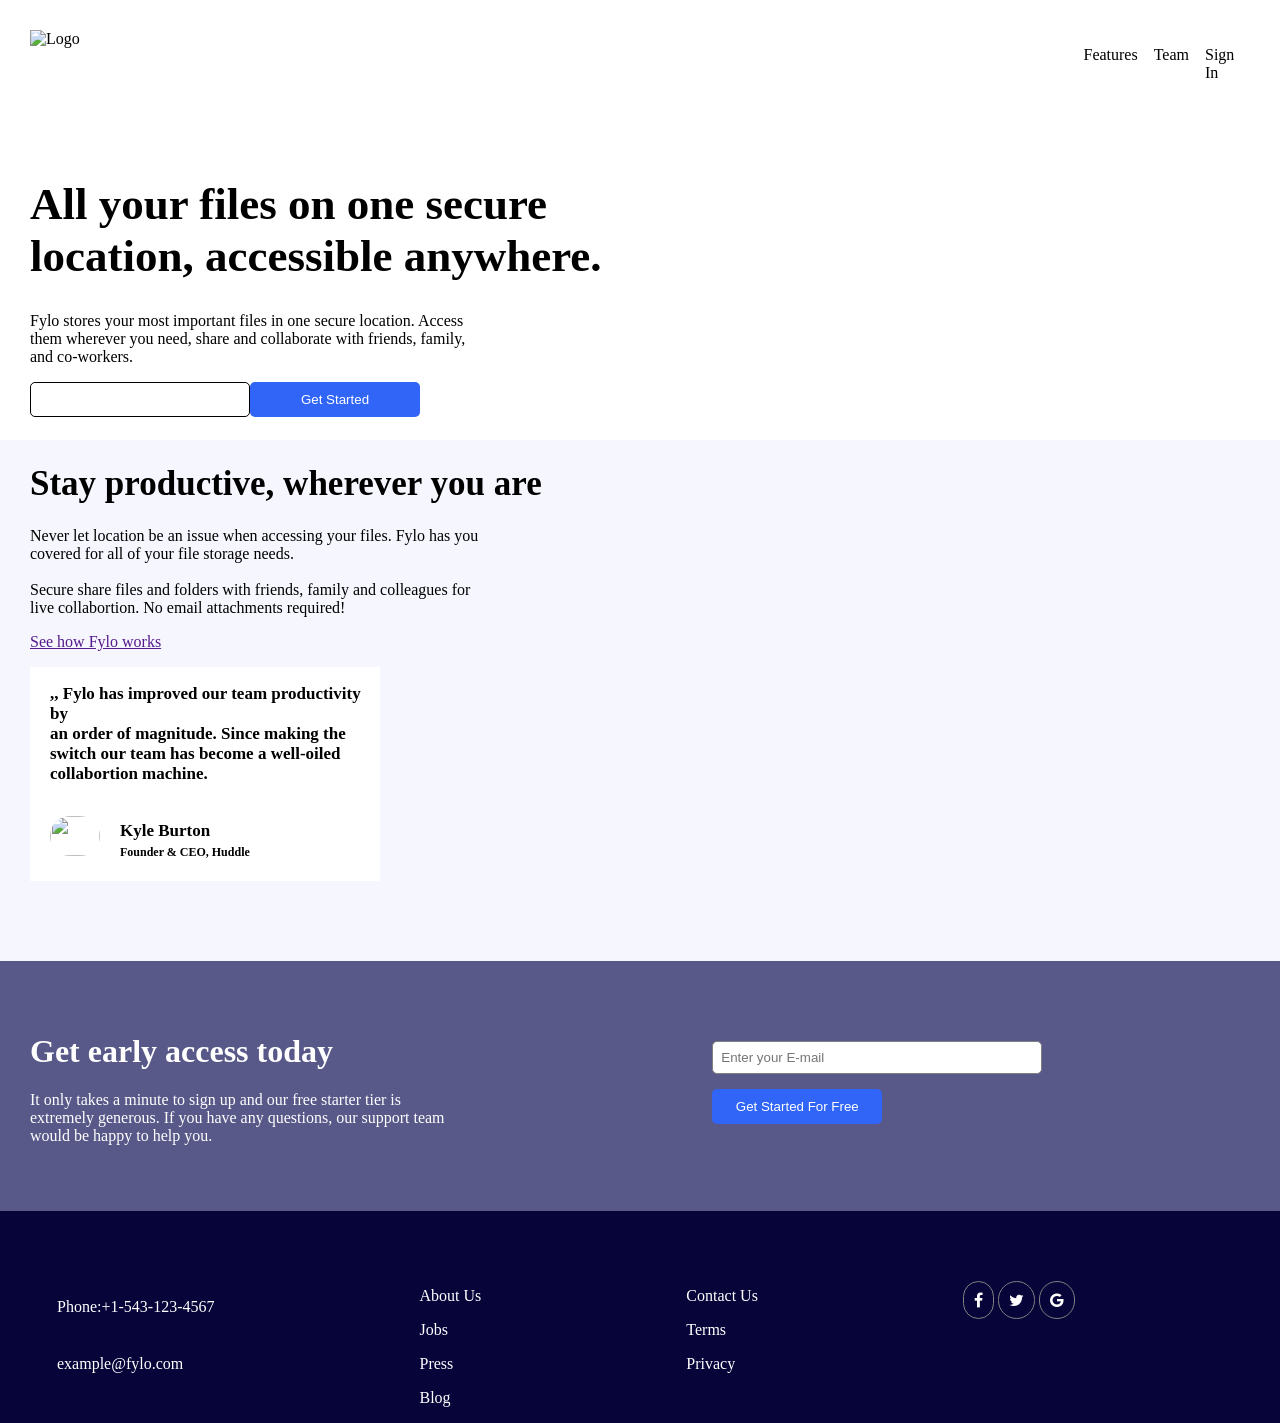
==== indexx.html @ 95e67983 "add all files" ====
<!DOCTYPE html>
<html lang="en">
<head>
    <meta charset="UTF-8">
    <meta http-equiv="X-UA-Compatible" content="IE=edge">
    <meta name="viewport" content="width=device-width, initial-scale=1.0">
    <link rel="stylesheet" href="style.css">
    <title>Fylo Second</title>
    <link rel="stylesheet" href="https://cdnjs.cloudflare.com/ajax/libs/font-awesome/4.7.0/css/font-awesome.min.css">
</head>
<body>
    <div class="container">
    <header>
        <img class="logo-img" src="file:///D:/fylo%20second/fylo-landing-page-with-two-column-layout-master/images/logo.svg" alt="Logo">
        <p class="parag">Features</p>
        <p class="parag">Team</p>
        <p class="parag">Sign In</p>
    </header>
    <main>
        <div class="first-div">
            <div>
        <h1 class="head1">All your files on one secure<br>location, accessible anywhere.</h1>
        <p class="parag1">Fylo stores your most important files in one secure location. Access<br>
           them wherever you need, share and collaborate with friends, family,<br>
            and co-workers.</p>
            <div class="next">
            <input class="input1" type="email" name="" id=""><div> <button class="button1">Get Started</button></div>
        </div>
        </div>
        
        <div>
            <img class="img-first" src="file:///D:/fylo%20second/fylo-landing-page-with-two-column-layout-master/images/illustration-1.svg" alt="">
        </div>
    </div>
</div>
    <img class="img-bg" src="file:///D:/fylo%20second/fylo-landing-page-with-two-column-layout-master/images/bg-curve-desktop.svg" alt="">
        <div class="sec-div">
            <div class="left-sec">
            <h1 class="head2">Stay productive, wherever you are</h1>
            <p>Never let location be an issue when accessing your files. Fylo has you<br>
               covered for all of your file storage needs.<br><br>
                Secure share files and folders with friends, family and colleagues for<br>
               live collabortion. No email attachments required!</p>

               <p><a href="">See how Fylo works </a></p>
            </div>
            <div>
               <img class="img-sec" src="file:///D:/fylo%20second/fylo-landing-page-with-two-column-layout-master/images/illustration-2.svg" alt=""></div>
               <div class="white-div"><p class="parag-pro">,, Fylo has improved our team productivity by<br>an order of magnitude. Since making the<br>
                    switch our team has become a well-oiled<br>collabortion machine.</p>
                    <div class="profile-text">
                <img class="img-profile" src="D:\fylo second\fylo-landing-page-with-two-column-layout-master\images/avatar-testimonial.jpg" alt=""><p class="parag-pro">Kyle Burton<br><span class="parag-pro2">Founder & CEO, Huddle</span></p>
            </div>
            </div>
                <div></div>
        </div>
    </main>
    <div class="third-div">
        <div>
        <h1 class="header-third">Get early access today</h1>
        <p class="parag-third">It only takes a minute to sign up and our free starter tier is<br>
            extremely generous. If you have any questions, our support team<br>
           would be happy to help you.</p>
        </div>
           <div>
            <input class="input-sec" type="email" name="" placeholder="Enter your E-mail" id=""><br>
                <button class="btn-sec">Get Started For Free</button>
            </div>
    </div>
    <footer>
        <div> 
            <img class="logo-footer" src="file:///D:/fylo%20second/fylo-landing-page-with-two-column-layout-master/images/logo.svg" alt=""><br>
            <div class="footer-img1">
            <img class="phone-img" src="file:///D:/fylo%20second/fylo-landing-page-with-two-column-layout-master/images/icon-phone.svg" alt=""><p class="parag-footer">Phone:+1-543-123-4567</p></div>
            <div class="footer-img2">
            <img class="email-img" src="file:///D:/fylo%20second/fylo-landing-page-with-two-column-layout-master/images/icon-email.svg" alt=""><p class="parag-footer">example@fylo.com</p>
        </div>
        </div>
        </div>
        <div class="about">
            <p class="parag-footer">About Us</p>
            <p class="parag-footer">Jobs</p>
            <p class="parag-footer">Press</p>
            <p class="parag-footer">Blog</p>
        </div>
        <div class="about">
            <p class="parag-footer">Contact Us</p>
            <p class="parag-footer">Terms</p>
            <p class="parag-footer">Privacy</p>
        </div>
        <div class="social">
            <a href="#" class="fa fa-facebook"></a>
            <a href="#" class="fa fa-twitter"></a>
            <a href="#" class="fa fa-google"></a>
        </div>
    </footer>

</body>
</html>
---- style.css ----
* {
    box-sizing: border-box;
}

body {
    margin: 0;
}


.container {
    margin-left: 30px;
    margin-right: 30px;
    margin-top: 30px;
    margin-bottom: 30px;
}

header {
    display: flex;

}

.logo-img {
    width: 70px;
    height: 40px;
    margin-right: 990px;
}

.parag {
    margin-left: 8px;
    margin-right: 8px;
}

.first-div {
    display: grid;
    grid-template-columns: auto auto;
    margin-top: 50px;
}


.img-first {
    width: 510px;
}

.head1{
    font-size: 45px;
}

.head2{
    font-size: 35px;

}

.button1 {
     background-color: hsl(224, 93%, 58%);
     color: white;
     border: none;
     border-radius: 5px;
     padding: 10px;
     width: 170px;
}

.input1 {
    padding: 8px;
    width: 220px;
    border-radius: 5px;
    border: 1px solid black;

}

.img-bg {
    width: 100%;
    margin: auto;
}

.sec-div {
    background-color: hsl(240, 75%, 98%);
    margin-top: -25px;
    display: grid;
    grid-template-columns: auto auto;
}

.img-sec {
    width: 510px;


}

.left-sec {
    margin-left: 30px;
    margin-right: 50px;
}

.white-div {
    margin-left: 30px;
    background-color: white;
    width: 350px;
    margin-bottom: 80px;
}

.img-profile {
    width: 50px;
    height: 40px;
    border-radius: 20px;
    margin-left: 20px;
    margin-top: 12px;

}

.next {
    display: flex;
}


.parag-pro {
    margin-left: 20px;
    margin-bottom: 20px;
    font-size: 17px;
    font-weight: bolder;
}

.parag-pro2 {
    font-size: 12px;
}

.profile-text {
    display: flex;
}

.third-div {
    background-color: hsl(238, 22%, 44%);
    display: grid;
    grid-template-columns: auto auto;
    padding-top: 50px;
    padding-bottom: 50px;
}

.header-third {
    color: white;
    margin-left: 30px;
}

.parag-third {
    color: white;
    margin-left: 30px;
}

.input-sec {
    padding: 8px;
    width: 330px;
    border-radius: 5px;
    border: 1px solid gray;
    margin-top: 30px;
    margin-left: 30px;
}

.btn-sec {
    background-color: hsl(224, 93%, 58%);
     color: white;
     border: none;
     border-radius: 5px;
     padding: 10px;
     width: 170px;
     margin-left: 30px;
     margin-top: 15px;
}

footer {
    background-color: hsl(243, 87%, 12%);
    display: grid;
    grid-template-columns: auto auto auto auto;
}

.logo-footer {
    width: 120px;
    margin-left: 30px;
    margin-top: 60px;
}
.footer-img1 {
    display: flex;
    margin-top: 7px;
}
.footer-img2 {
    display: flex;
    margin-top: 7px;
}
.parag-footer {
    color: white;
}

.email-img {
    width: 12px;
    height: 35px;
    margin-left: 30px;
    margin-right: 15px;
    margin-top: 15px;

}
.phone-img {
    width: 12px;
    height: 35px;
    margin-left: 30px;
    margin-top: 15px;
    margin-right: 15px;
}

.about {
    margin-top: 60px;
}

.social {
    margin-top: 70px;
}



.fa-facebook {
    color: white;
    padding: 10px;
    text-decoration: none;
    border: 1px solid gray;
    border-radius: 25px;

  }
  
  .fa-twitter {
    border: 1px solid gray;
    border-radius: 25px;
    color: white;
    padding: 10px;
    text-decoration: none;

  }
  
  .fa-google {
    color: white;
    border: 1px solid gray;
    border-radius: 25px;
    padding: 10px;
    text-decoration: none;
  }



  @media (max-width: 700px) {
    .logo-img {
        margin-right: 150px;
    }
    .first-div {
        display: grid;
        grid-template-columns: auto;
        text-align: center;
        align-items: center;
    }
    .img-first {
        width: 310px;
    }
    .next {
        margin-left: 100px;
        display: grid;
    }
    .button1 {
        margin-right: 100px;
        width: 215px;
        margin-top: 15px;
        margin-bottom: 65px;

    }
    .sec-div {
        display: grid;
        grid-template-columns: auto;
        text-align: center;
        align-items: center;
    }



    .img-sec {
        width: 310px;
        margin-top: 60px;
        margin-bottom: 60px;

    }
    .white-div {
        margin-left: 70px;
    }
    .third-div {
        display: grid;
        grid-template-columns: auto;
        text-align: center;
    }
    .btn-sec {
        width: 300px;
    }
    footer {
        display: grid;
        grid-template-columns: auto;
    }
    .about {
        margin-left: 40px;
    }
    .social {
        margin-left: 40px;
    }
  }
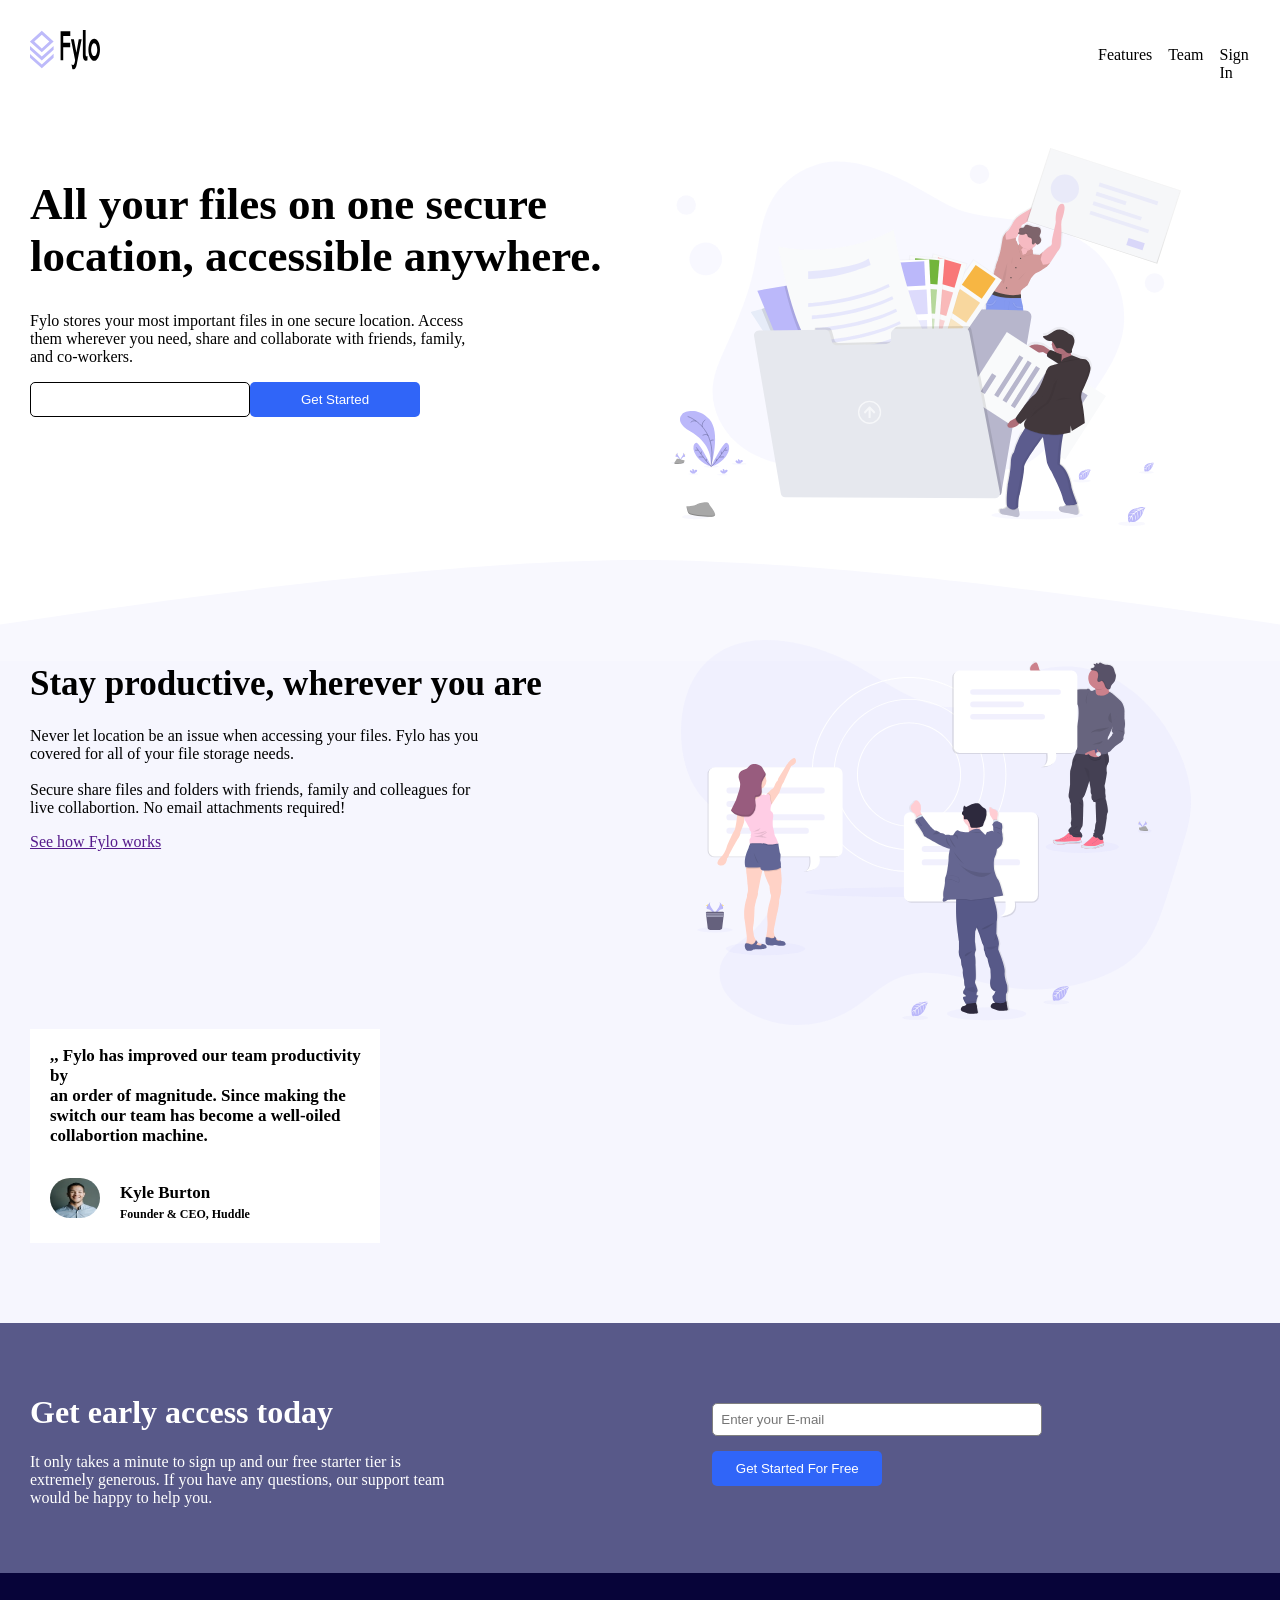
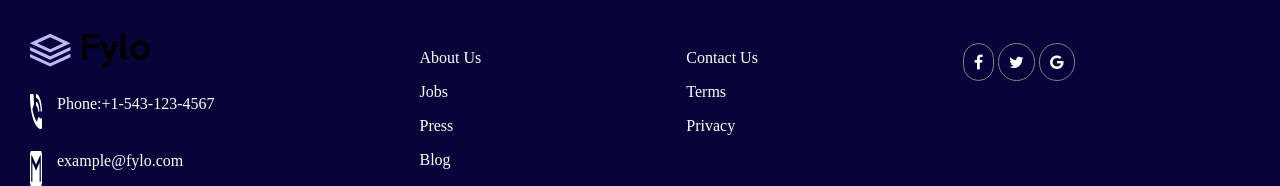
==== commit 8c2161d0: "Update indexx.html" ====
--- a/indexx.html
+++ b/indexx.html
@@ -11,7 +11,7 @@
 <body>
     <div class="container">
     <header>
-        <img class="logo-img" src="file:///D:/fylo%20second/fylo-landing-page-with-two-column-layout-master/images/logo.svg" alt="Logo">
+        <img class="logo-img" src="/images/logo.svg" alt="Logo">
         <p class="parag">Features</p>
         <p class="parag">Team</p>
         <p class="parag">Sign In</p>
@@ -29,11 +29,11 @@
         </div>
         
         <div>
-            <img class="img-first" src="file:///D:/fylo%20second/fylo-landing-page-with-two-column-layout-master/images/illustration-1.svg" alt="">
+            <img class="img-first" src="/images/illustration-1.svg" alt="">
         </div>
     </div>
 </div>
-    <img class="img-bg" src="file:///D:/fylo%20second/fylo-landing-page-with-two-column-layout-master/images/bg-curve-desktop.svg" alt="">
+    <img class="img-bg" src="/images/bg-curve-desktop.svg" alt="">
         <div class="sec-div">
             <div class="left-sec">
             <h1 class="head2">Stay productive, wherever you are</h1>
@@ -45,11 +45,11 @@
                <p><a href="">See how Fylo works </a></p>
             </div>
             <div>
-               <img class="img-sec" src="file:///D:/fylo%20second/fylo-landing-page-with-two-column-layout-master/images/illustration-2.svg" alt=""></div>
+               <img class="img-sec" src="/images/illustration-2.svg" alt=""></div>
                <div class="white-div"><p class="parag-pro">,, Fylo has improved our team productivity by<br>an order of magnitude. Since making the<br>
                     switch our team has become a well-oiled<br>collabortion machine.</p>
                     <div class="profile-text">
-                <img class="img-profile" src="D:\fylo second\fylo-landing-page-with-two-column-layout-master\images/avatar-testimonial.jpg" alt=""><p class="parag-pro">Kyle Burton<br><span class="parag-pro2">Founder & CEO, Huddle</span></p>
+                <img class="img-profile" src="\images/avatar-testimonial.jpg" alt=""><p class="parag-pro">Kyle Burton<br><span class="parag-pro2">Founder & CEO, Huddle</span></p>
             </div>
             </div>
                 <div></div>
@@ -69,11 +69,11 @@
     </div>
     <footer>
         <div> 
-            <img class="logo-footer" src="file:///D:/fylo%20second/fylo-landing-page-with-two-column-layout-master/images/logo.svg" alt=""><br>
+            <img class="logo-footer" src="/images/logo.svg" alt=""><br>
             <div class="footer-img1">
-            <img class="phone-img" src="file:///D:/fylo%20second/fylo-landing-page-with-two-column-layout-master/images/icon-phone.svg" alt=""><p class="parag-footer">Phone:+1-543-123-4567</p></div>
+            <img class="phone-img" src="/images/icon-phone.svg" alt=""><p class="parag-footer">Phone:+1-543-123-4567</p></div>
             <div class="footer-img2">
-            <img class="email-img" src="file:///D:/fylo%20second/fylo-landing-page-with-two-column-layout-master/images/icon-email.svg" alt=""><p class="parag-footer">example@fylo.com</p>
+            <img class="email-img" src="/images/icon-email.svg" alt=""><p class="parag-footer">example@fylo.com</p>
         </div>
         </div>
         </div>
@@ -96,4 +96,4 @@
     </footer>
 
 </body>
-</html>+</html>
